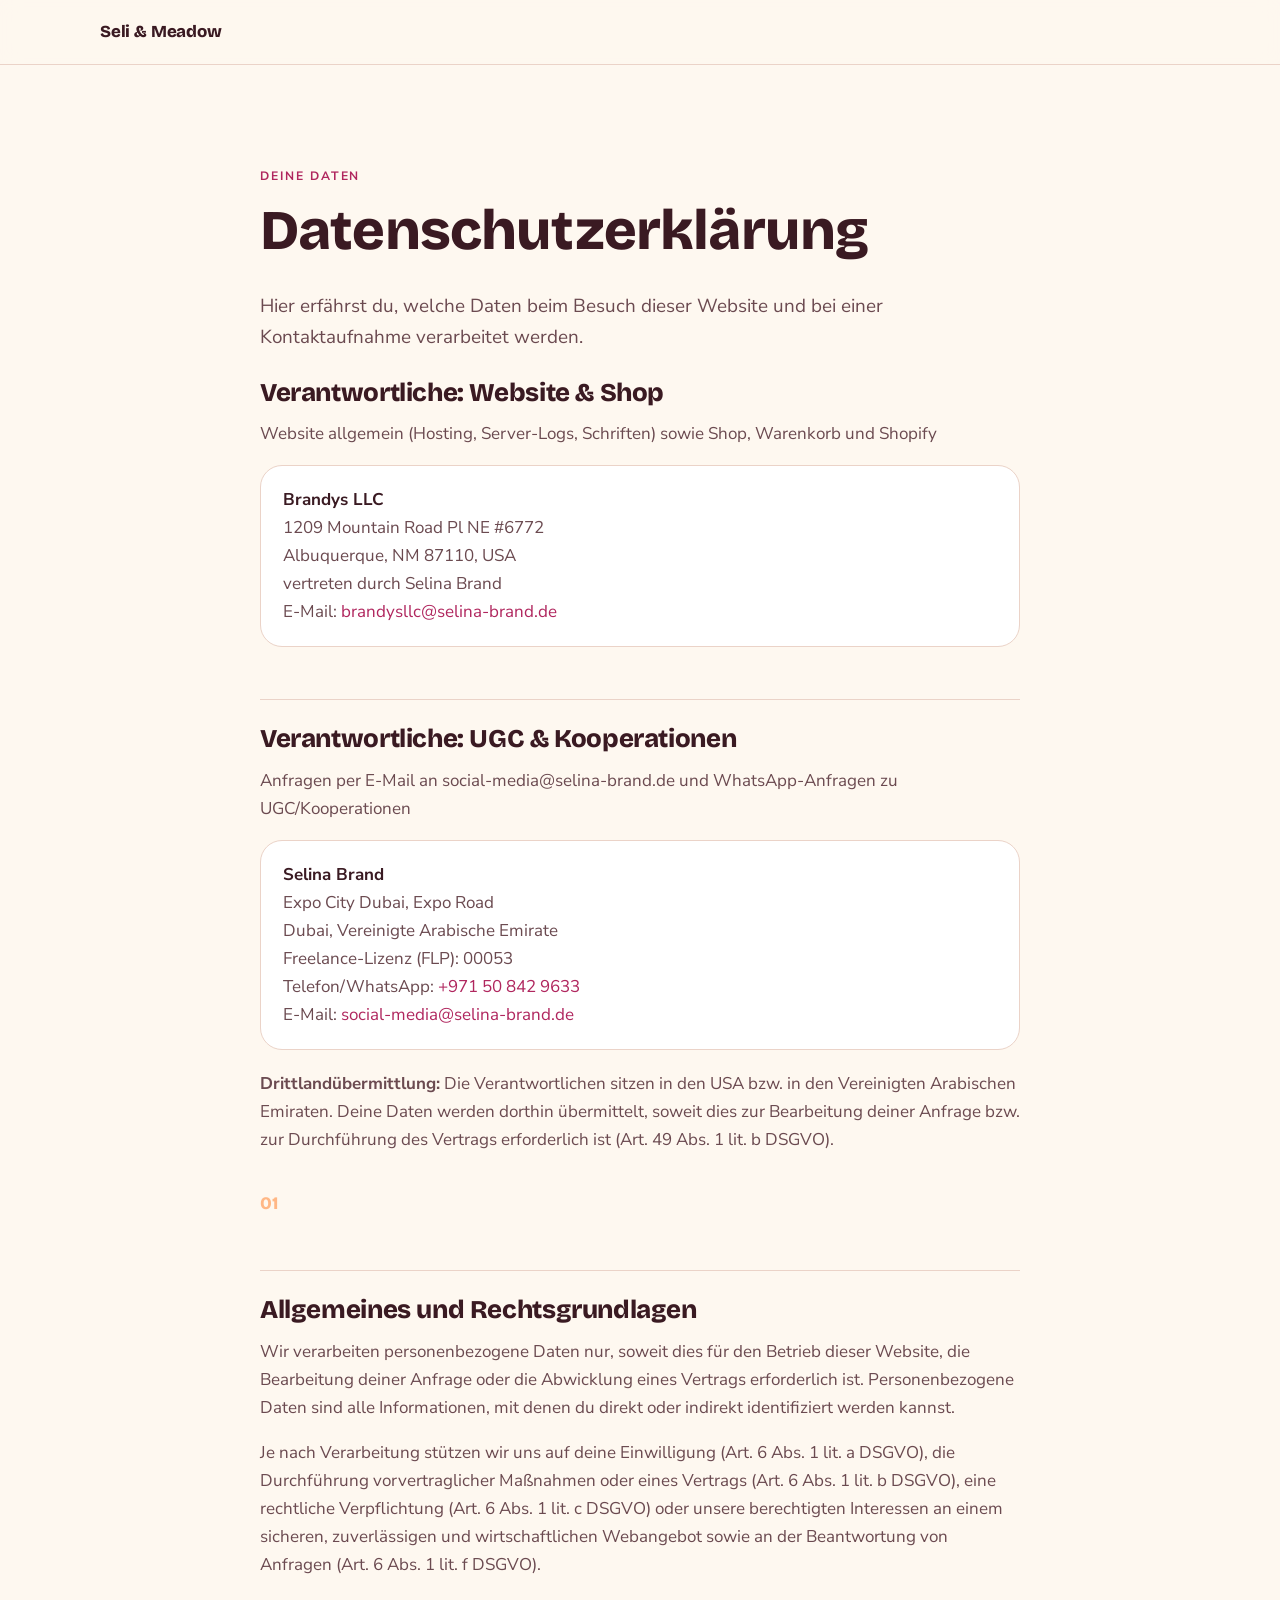
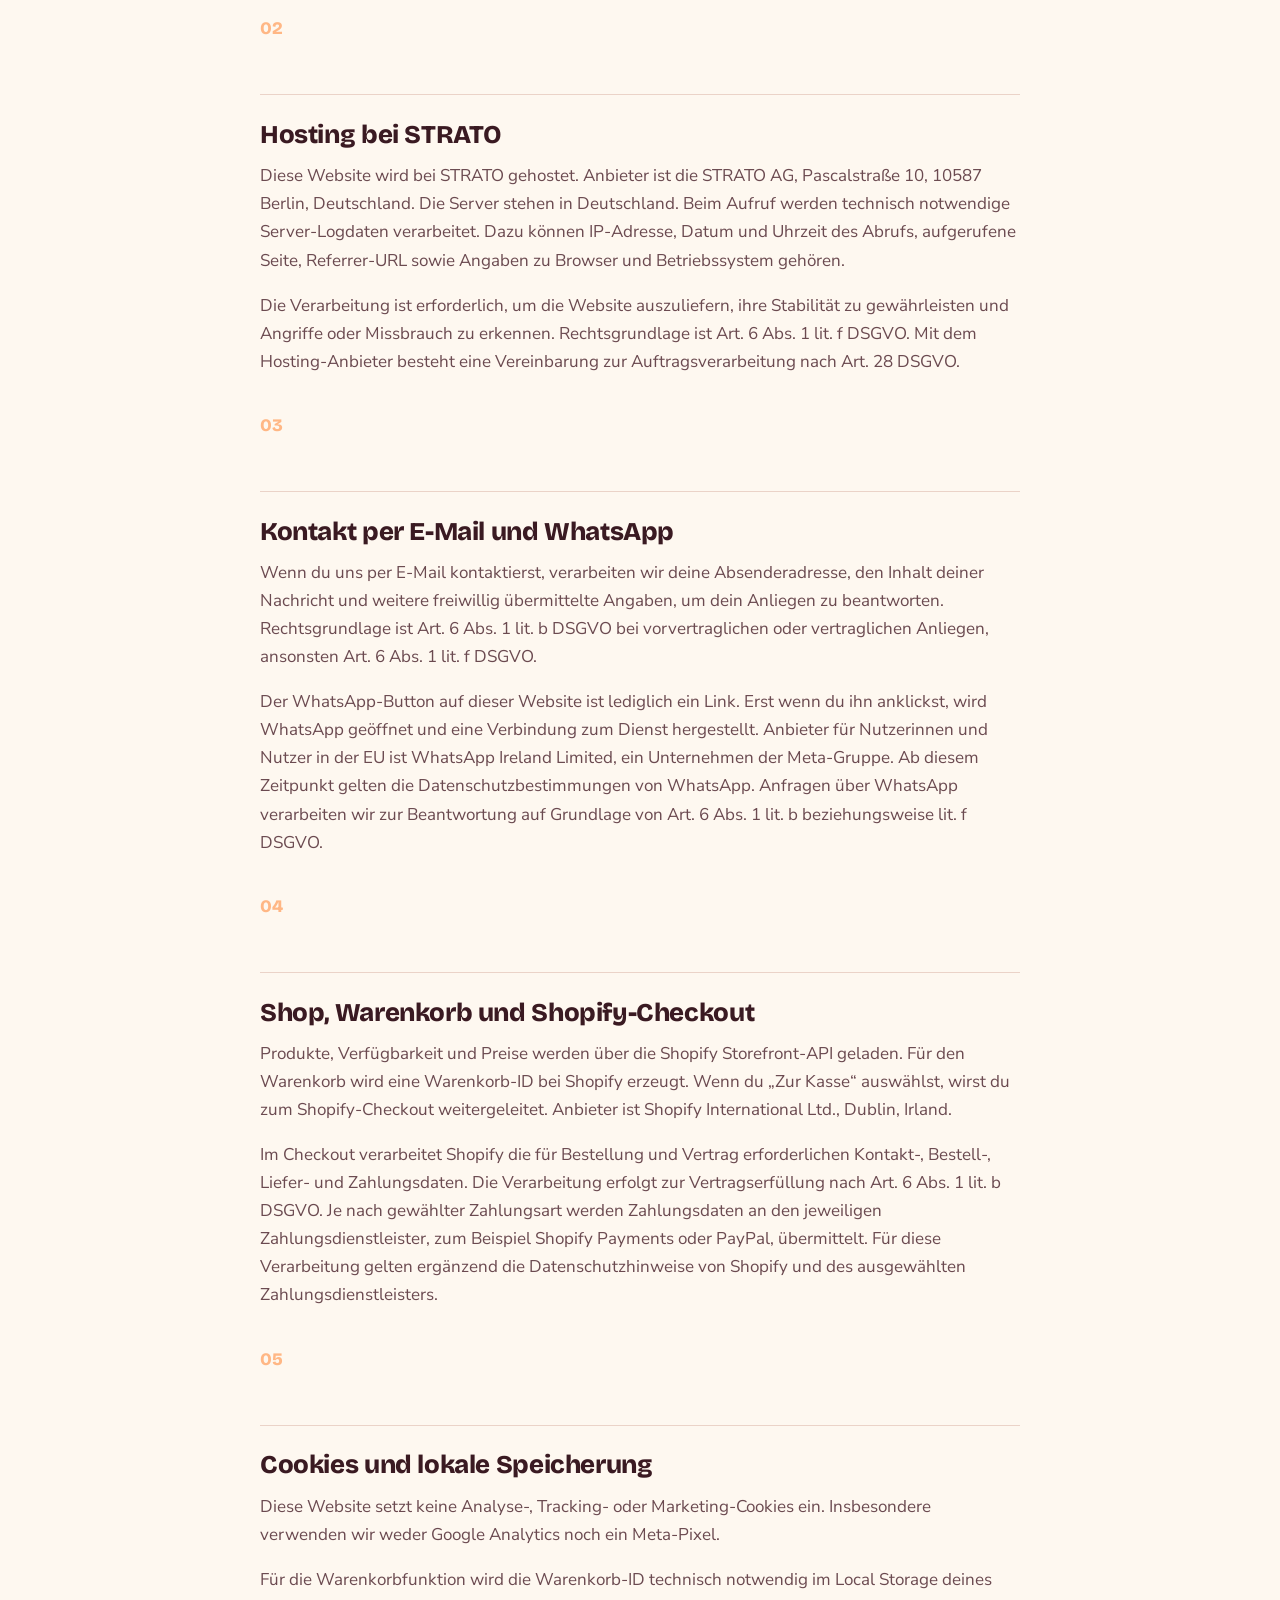
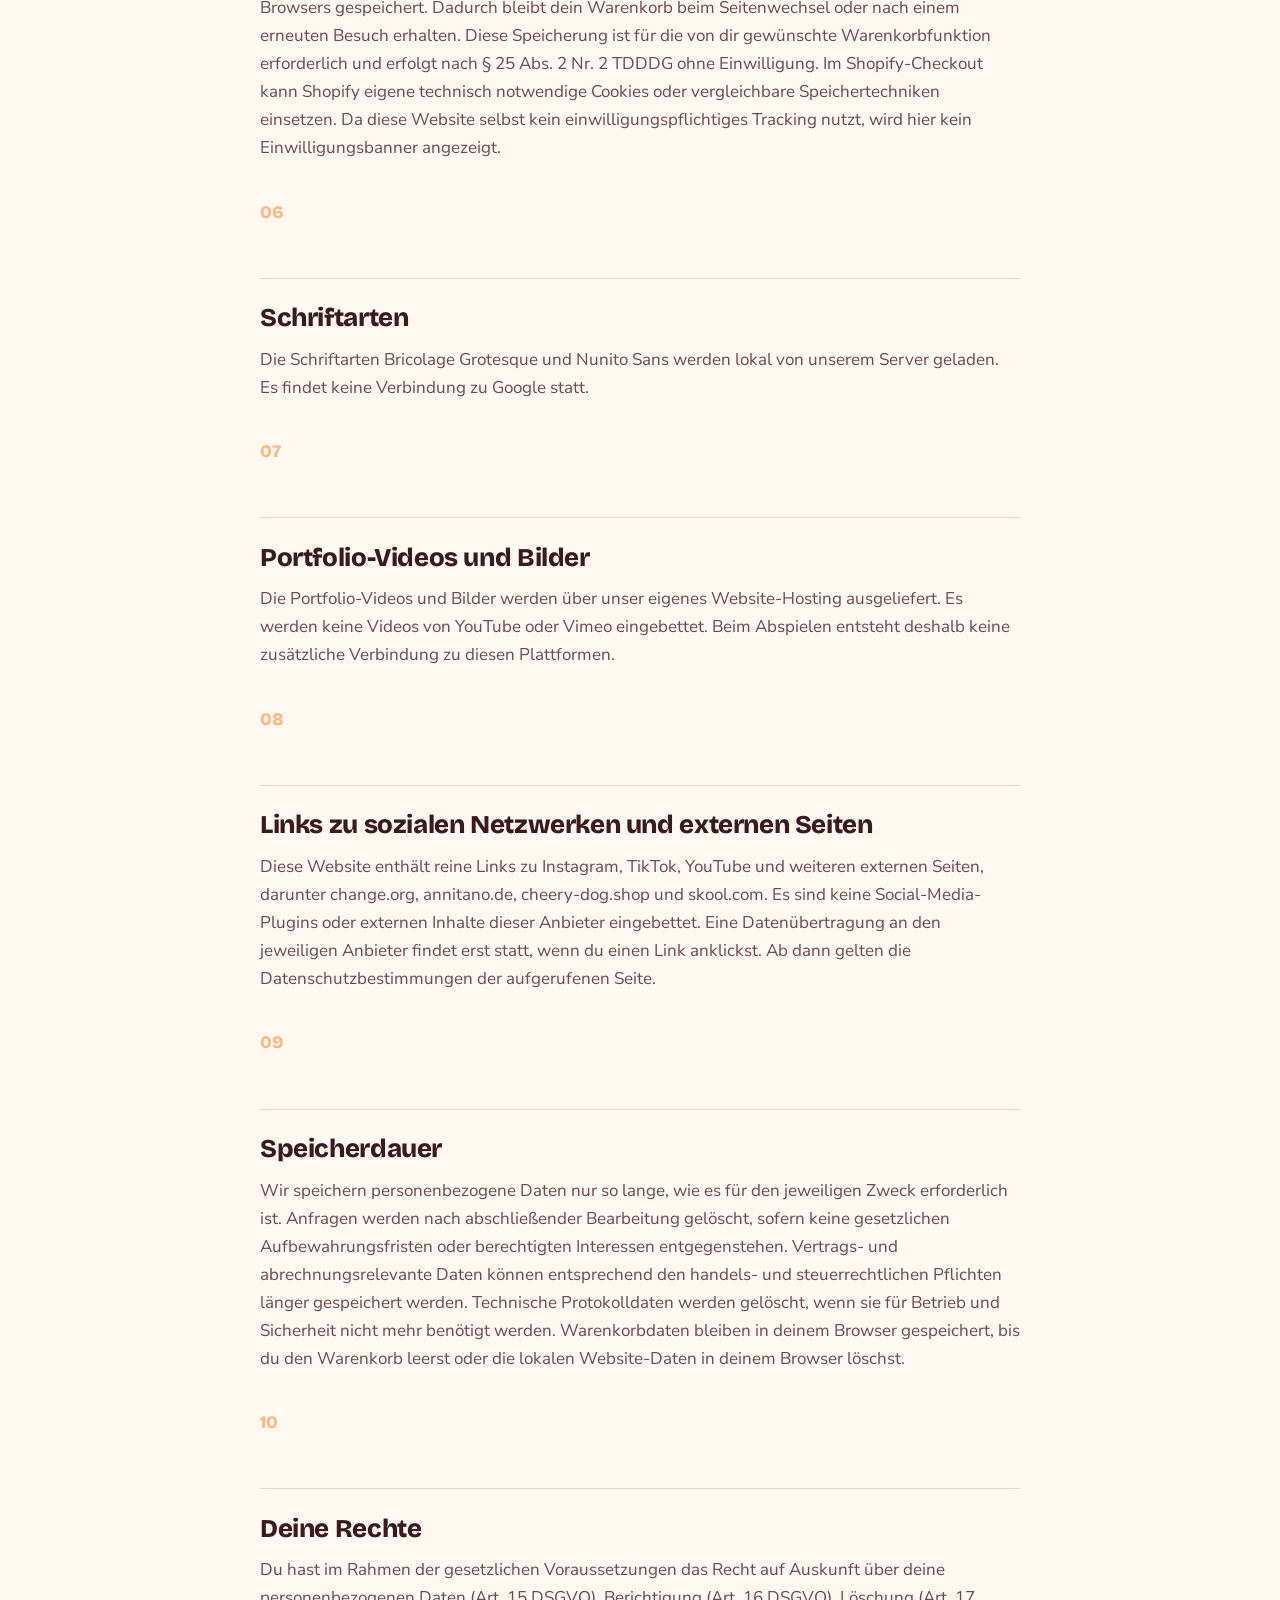
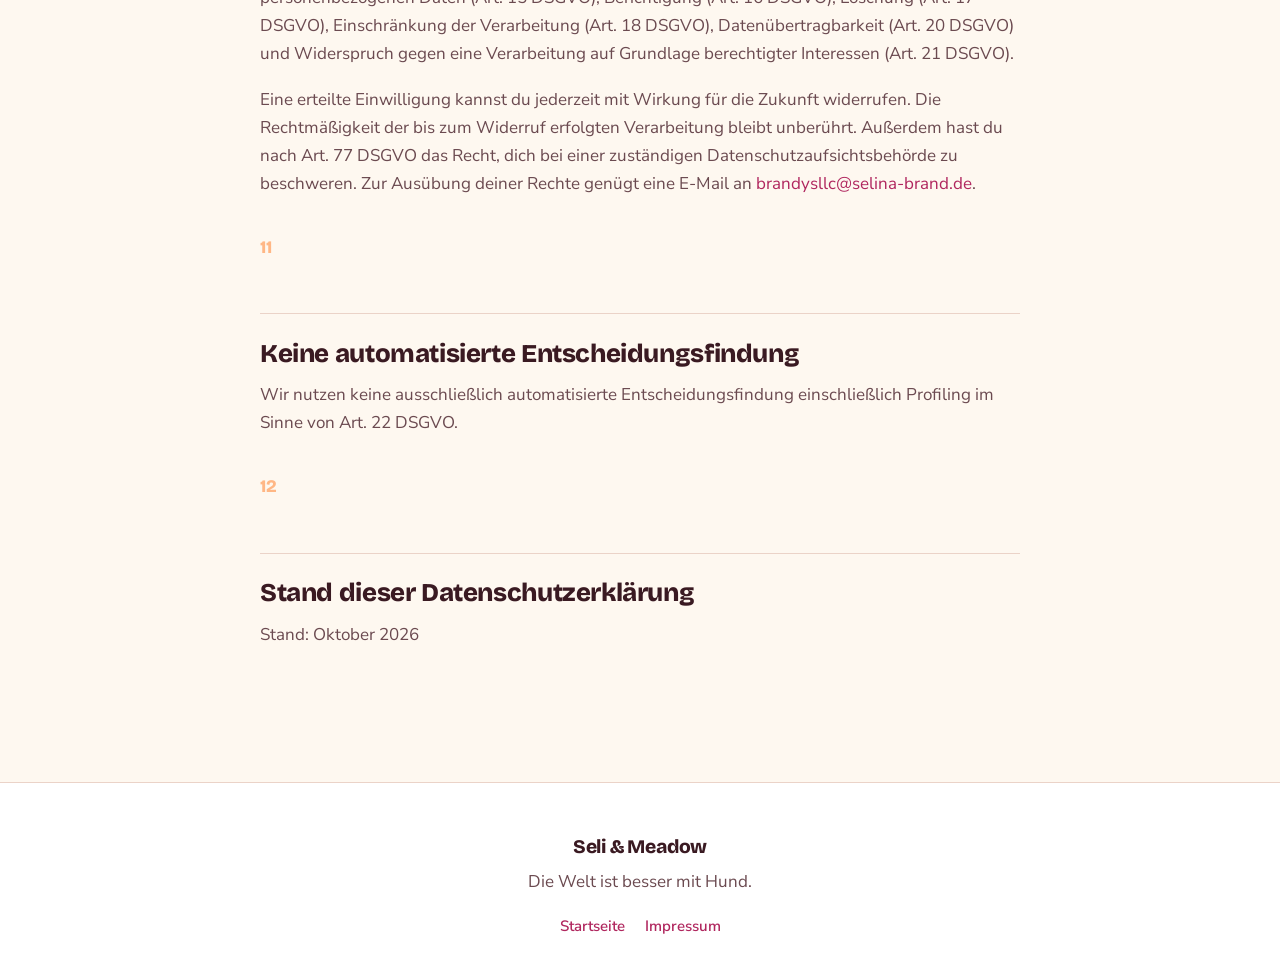
==== datenschutz/index.html @ 4bcb8158 "Website aktualisiert 09.11.2026 13:12" ====
<!doctype html>
<html lang="de">
<head>
<meta charset="utf-8">
<meta name="viewport" content="width=device-width, initial-scale=1">
<title>Datenschutzerklärung — Seli &amp; Meadow</title>
<meta name="description" content="Welche Daten beim Besuch von selina-brand.com und bei einer Kontaktaufnahme verarbeitet werden.">
<meta name="robots" content="noindex, follow">
<link rel="canonical" href="https://selina-brand.com/datenschutz/">
<meta name="theme-color" content="#FEF8F0">
<link rel="icon" href="/favicon.png" type="image/png">
<link rel="stylesheet" href="/assets/css/site.css">
</head>
<body>

<header class="kopf">
  <div class="huelle kopf-inhalt">
    <a class="marke" href="/">Seli &amp; Meadow</a>
    <div class="kopf-rechts"></div>
  </div>
</header>

<main>
  <section>
    <div class="huelle rechts">
      <span class="ueberschrift-klein">Deine Daten</span>
      <h1>Datenschutzerklärung</h1>
      <p class="lead">Hier erfährst du, welche Daten beim Besuch dieser Website und bei einer
        Kontaktaufnahme verarbeitet werden.</p>

      <h2>Verantwortliche: Website &amp; Shop</h2>
      <p>Website allgemein (Hosting, Server-Logs, Schriften) sowie Shop, Warenkorb und Shopify</p>
      <address>
        <strong>Brandys LLC</strong><br>
        1209 Mountain Road Pl NE #6772<br>
        Albuquerque, NM 87110, USA<br>
        vertreten durch Selina Brand<br>
        E-Mail: <a href="mailto:brandysllc@selina-brand.de">brandysllc@selina-brand.de</a>
      </address>

      <h2>Verantwortliche: UGC &amp; Kooperationen</h2>
      <p>Anfragen per E-Mail an social-media@selina-brand.de und WhatsApp-Anfragen zu
        UGC/Kooperationen</p>
      <address>
        <strong>Selina Brand</strong><br>
        Expo City Dubai, Expo Road<br>
        Dubai, Vereinigte Arabische Emirate<br>
        Freelance-Lizenz (FLP): 00053<br>
        Telefon/WhatsApp: <a href="tel:+971508429633">+971 50 842 9633</a><br>
        E-Mail: <a href="mailto:social-media@selina-brand.de">social-media@selina-brand.de</a>
      </address>

      <p><strong>Drittlandübermittlung:</strong> Die Verantwortlichen sitzen in den USA bzw. in den
        Vereinigten Arabischen Emiraten. Deine Daten werden dorthin übermittelt, soweit dies zur
        Bearbeitung deiner Anfrage bzw. zur Durchführung des Vertrags erforderlich ist
        (Art. 49 Abs. 1 lit. b DSGVO).</p>

      <span class="nr">01</span>
      <h2>Allgemeines und Rechtsgrundlagen</h2>
      <p>Wir verarbeiten personenbezogene Daten nur, soweit dies für den Betrieb dieser Website, die
        Bearbeitung deiner Anfrage oder die Abwicklung eines Vertrags erforderlich ist. Personenbezogene
        Daten sind alle Informationen, mit denen du direkt oder indirekt identifiziert werden kannst.</p>
      <p>Je nach Verarbeitung stützen wir uns auf deine Einwilligung (Art. 6 Abs. 1 lit. a DSGVO), die
        Durchführung vorvertraglicher Maßnahmen oder eines Vertrags (Art. 6 Abs. 1 lit. b DSGVO), eine
        rechtliche Verpflichtung (Art. 6 Abs. 1 lit. c DSGVO) oder unsere berechtigten Interessen an
        einem sicheren, zuverlässigen und wirtschaftlichen Webangebot sowie an der Beantwortung von
        Anfragen (Art. 6 Abs. 1 lit. f DSGVO).</p>

      <span class="nr">02</span>
      <h2>Hosting bei STRATO</h2>
      <p>Diese Website wird bei STRATO gehostet. Anbieter ist die STRATO AG, Pascalstraße 10,
        10587 Berlin, Deutschland. Die Server stehen in Deutschland. Beim Aufruf werden technisch
        notwendige Server-Logdaten verarbeitet. Dazu können IP-Adresse, Datum und Uhrzeit des Abrufs,
        aufgerufene Seite, Referrer-URL sowie Angaben zu Browser und Betriebssystem gehören.</p>
      <p>Die Verarbeitung ist erforderlich, um die Website auszuliefern, ihre Stabilität zu gewährleisten
        und Angriffe oder Missbrauch zu erkennen. Rechtsgrundlage ist Art. 6 Abs. 1 lit. f DSGVO. Mit
        dem Hosting-Anbieter besteht eine Vereinbarung zur Auftragsverarbeitung nach Art. 28 DSGVO.</p>

      <span class="nr">03</span>
      <h2>Kontakt per E-Mail und WhatsApp</h2>
      <p>Wenn du uns per E-Mail kontaktierst, verarbeiten wir deine Absenderadresse, den Inhalt deiner
        Nachricht und weitere freiwillig übermittelte Angaben, um dein Anliegen zu beantworten.
        Rechtsgrundlage ist Art. 6 Abs. 1 lit. b DSGVO bei vorvertraglichen oder vertraglichen
        Anliegen, ansonsten Art. 6 Abs. 1 lit. f DSGVO.</p>
      <p>Der WhatsApp-Button auf dieser Website ist lediglich ein Link. Erst wenn du ihn anklickst, wird
        WhatsApp geöffnet und eine Verbindung zum Dienst hergestellt. Anbieter für Nutzerinnen und
        Nutzer in der EU ist WhatsApp Ireland Limited, ein Unternehmen der Meta-Gruppe. Ab diesem
        Zeitpunkt gelten die Datenschutzbestimmungen von WhatsApp. Anfragen über WhatsApp verarbeiten
        wir zur Beantwortung auf Grundlage von Art. 6 Abs. 1 lit. b beziehungsweise lit. f DSGVO.</p>

      <span class="nr">04</span>
      <h2>Shop, Warenkorb und Shopify-Checkout</h2>
      <p>Produkte, Verfügbarkeit und Preise werden über die Shopify Storefront-API geladen. Für den
        Warenkorb wird eine Warenkorb-ID bei Shopify erzeugt. Wenn du „Zur Kasse“ auswählst, wirst du
        zum Shopify-Checkout weitergeleitet. Anbieter ist Shopify International Ltd., Dublin, Irland.</p>
      <p>Im Checkout verarbeitet Shopify die für Bestellung und Vertrag erforderlichen Kontakt-, Bestell-,
        Liefer- und Zahlungsdaten. Die Verarbeitung erfolgt zur Vertragserfüllung nach
        Art. 6 Abs. 1 lit. b DSGVO. Je nach gewählter Zahlungsart werden Zahlungsdaten an den jeweiligen
        Zahlungsdienstleister, zum Beispiel Shopify Payments oder PayPal, übermittelt. Für diese
        Verarbeitung gelten ergänzend die Datenschutzhinweise von Shopify und des ausgewählten
        Zahlungsdienstleisters.</p>

      <span class="nr">05</span>
      <h2>Cookies und lokale Speicherung</h2>
      <p>Diese Website setzt keine Analyse-, Tracking- oder Marketing-Cookies ein. Insbesondere
        verwenden wir weder Google Analytics noch ein Meta-Pixel.</p>
      <p>Für die Warenkorbfunktion wird die Warenkorb-ID technisch notwendig im Local Storage deines
        Browsers gespeichert. Dadurch bleibt dein Warenkorb beim Seitenwechsel oder nach einem erneuten
        Besuch erhalten. Diese Speicherung ist für die von dir gewünschte Warenkorbfunktion erforderlich
        und erfolgt nach § 25 Abs. 2 Nr. 2 TDDDG ohne Einwilligung. Im Shopify-Checkout kann Shopify
        eigene technisch notwendige Cookies oder vergleichbare Speichertechniken einsetzen. Da diese
        Website selbst kein einwilligungspflichtiges Tracking nutzt, wird hier kein Einwilligungsbanner
        angezeigt.</p>

      <span class="nr">06</span>
      <h2>Schriftarten</h2>
      <p>Die Schriftarten Bricolage Grotesque und Nunito Sans werden lokal von unserem Server geladen.
        Es findet keine Verbindung zu Google statt.</p>

      <span class="nr">07</span>
      <h2>Portfolio-Videos und Bilder</h2>
      <p>Die Portfolio-Videos und Bilder werden über unser eigenes Website-Hosting ausgeliefert. Es
        werden keine Videos von YouTube oder Vimeo eingebettet. Beim Abspielen entsteht deshalb keine
        zusätzliche Verbindung zu diesen Plattformen.</p>

      <span class="nr">08</span>
      <h2>Links zu sozialen Netzwerken und externen Seiten</h2>
      <p>Diese Website enthält reine Links zu Instagram, TikTok, YouTube und weiteren externen Seiten,
        darunter change.org, annitano.de, cheery-dog.shop und skool.com. Es sind keine
        Social-Media-Plugins oder externen Inhalte dieser Anbieter eingebettet. Eine Datenübertragung an
        den jeweiligen Anbieter findet erst statt, wenn du einen Link anklickst. Ab dann gelten die
        Datenschutzbestimmungen der aufgerufenen Seite.</p>

      <span class="nr">09</span>
      <h2>Speicherdauer</h2>
      <p>Wir speichern personenbezogene Daten nur so lange, wie es für den jeweiligen Zweck erforderlich
        ist. Anfragen werden nach abschließender Bearbeitung gelöscht, sofern keine gesetzlichen
        Aufbewahrungsfristen oder berechtigten Interessen entgegenstehen. Vertrags- und
        abrechnungsrelevante Daten können entsprechend den handels- und steuerrechtlichen Pflichten
        länger gespeichert werden. Technische Protokolldaten werden gelöscht, wenn sie für Betrieb und
        Sicherheit nicht mehr benötigt werden. Warenkorbdaten bleiben in deinem Browser gespeichert, bis
        du den Warenkorb leerst oder die lokalen Website-Daten in deinem Browser löschst.</p>

      <span class="nr">10</span>
      <h2>Deine Rechte</h2>
      <p>Du hast im Rahmen der gesetzlichen Voraussetzungen das Recht auf Auskunft über deine
        personenbezogenen Daten (Art. 15 DSGVO), Berichtigung (Art. 16 DSGVO), Löschung
        (Art. 17 DSGVO), Einschränkung der Verarbeitung (Art. 18 DSGVO), Datenübertragbarkeit
        (Art. 20 DSGVO) und Widerspruch gegen eine Verarbeitung auf Grundlage berechtigter Interessen
        (Art. 21 DSGVO).</p>
      <p>Eine erteilte Einwilligung kannst du jederzeit mit Wirkung für die Zukunft widerrufen. Die
        Rechtmäßigkeit der bis zum Widerruf erfolgten Verarbeitung bleibt unberührt. Außerdem hast du
        nach Art. 77 DSGVO das Recht, dich bei einer zuständigen Datenschutzaufsichtsbehörde zu
        beschweren. Zur Ausübung deiner Rechte genügt eine E-Mail an
        <a href="mailto:brandysllc@selina-brand.de">brandysllc@selina-brand.de</a>.</p>

      <span class="nr">11</span>
      <h2>Keine automatisierte Entscheidungsfindung</h2>
      <p>Wir nutzen keine ausschließlich automatisierte Entscheidungsfindung einschließlich Profiling im
        Sinne von Art. 22 DSGVO.</p>

      <span class="nr">12</span>
      <h2>Stand dieser Datenschutzerklärung</h2>
      <p>Stand: Oktober 2026</p>
    </div>
  </section>
</main>

<footer class="fuss mitte">
  <div class="huelle">
    <span class="marke">Seli &amp; Meadow</span>
    <p class="spruch">Die Welt ist besser mit Hund.</p>
    <nav aria-label="Rechtliches">
      <a href="/">Startseite</a>
      <a href="/impressum/">Impressum</a>
    </nav>
  </div>
</footer>

<script src="/assets/js/site.js" defer></script>
</body>
</html>
---- assets/css/site.css ----
/* Seli & Meadow – selina-brand.com
   Handgeschriebenes CSS. Farben und Schriften wie in der Design-Vorgabe. */

/* ---------- Schriften (lokal, keine Verbindung zu Google) ---------- */
@font-face{font-family:"Bricolage Grotesque";src:url("../fonts/bricolage-grotesque-700.ttf") format("truetype");font-weight:700;font-style:normal;font-display:swap}
@font-face{font-family:"Bricolage Grotesque";src:url("../fonts/bricolage-grotesque-800.ttf") format("truetype");font-weight:800;font-style:normal;font-display:swap}
@font-face{font-family:"Nunito Sans";src:url("../fonts/nunito-sans-400.ttf") format("truetype");font-weight:400;font-style:normal;font-display:swap}
@font-face{font-family:"Nunito Sans";src:url("../fonts/nunito-sans-600.ttf") format("truetype");font-weight:600;font-style:normal;font-display:swap}
@font-face{font-family:"Nunito Sans";src:url("../fonts/nunito-sans-700.ttf") format("truetype");font-weight:700;font-style:normal;font-display:swap}

/* ---------- Farben und Maße ---------- */
:root{
  --creme:#FEF8F0;
  --peach-hell:#FFE2C5;
  --peach:#FFB785;
  --rose:#F9D5DE;
  --himbeere:#B0265E;
  --himbeere-dunkel:#8A1C46;
  --text:#3A1A22;
  --text-weich:#6B4A50;
  --linie:#EBD3C8;
  --weiss:#FFFFFF;

  --rund-s:14px;
  --rund-m:22px;
  --rund-l:32px;
  --rund-xl:44px;

  --schatten-s:0 2px 10px rgba(58,26,34,.06);
  --schatten-m:0 10px 30px rgba(58,26,34,.08);
  --schatten-l:0 20px 50px rgba(58,26,34,.12);

  --breite:1120px;
  --rand:20px;
  --kopf:64px;

  --titel:"Bricolage Grotesque","Trebuchet MS",system-ui,sans-serif;
  --text-schrift:"Nunito Sans","Helvetica Neue",Arial,sans-serif;
}

/* ---------- Grundlagen ---------- */
*,*::before,*::after{box-sizing:border-box}
html{-webkit-text-size-adjust:100%;scroll-behavior:smooth}
body{
  margin:0;background:var(--creme);color:var(--text);
  font-family:var(--text-schrift);font-size:17px;line-height:1.65;
  -webkit-font-smoothing:antialiased;overflow-x:hidden;
}
img,video{max-width:100%;display:block}
a{color:var(--himbeere);text-decoration:none}
a:hover{color:var(--himbeere-dunkel)}
h1,h2,h3,h4{font-family:var(--titel);font-weight:800;line-height:1.12;margin:0 0 .5em;letter-spacing:-.015em;overflow-wrap:break-word}
h1{font-size:clamp(2rem,6vw,3.5rem)}
h2{font-size:clamp(1.6rem,4.4vw,2.6rem)}
h3{font-size:clamp(1.15rem,2.6vw,1.5rem);font-weight:700}
p{margin:0 0 1em}
ul{margin:0;padding:0;list-style:none}
:focus-visible{outline:3px solid var(--himbeere);outline-offset:3px;border-radius:6px}

.huelle{width:100%;max-width:var(--breite);margin:0 auto;padding:0 var(--rand)}
.eng{max-width:760px;margin-left:auto;margin-right:auto}
.mitte{text-align:center}
.nur-screenreader{position:absolute;width:1px;height:1px;padding:0;margin:-1px;overflow:hidden;clip:rect(0 0 0 0);white-space:nowrap;border:0}

section{padding:clamp(48px,8vw,96px) 0}
section.schmal{padding:clamp(32px,5vw,56px) 0}

/* ---------- Kopfzeile ---------- */
.kopf{
  position:sticky;top:0;z-index:60;background:rgba(254,248,240,.88);
  backdrop-filter:saturate(140%) blur(10px);border-bottom:1px solid var(--linie);
}
.kopf-inhalt{height:var(--kopf);display:flex;align-items:center;justify-content:space-between;gap:16px}
.marke{font-family:var(--titel);font-weight:800;font-size:1.05rem;color:var(--text);letter-spacing:-.01em}
.marke:hover{color:var(--himbeere)}
.zurueck{font-weight:600;font-size:.95rem;color:var(--text-weich)}
.zurueck:hover{color:var(--himbeere)}
.kopf-rechts{display:flex;align-items:center;gap:10px}

/* Sprachschalter */
.sprache{display:inline-flex;background:var(--weiss);border:1px solid var(--linie);border-radius:999px;padding:3px;box-shadow:var(--schatten-s)}
.sprache a{
  display:block;padding:3px 12px;border-radius:999px;font-size:.82rem;font-weight:700;
  color:var(--text-weich);letter-spacing:.04em;
}
.sprache a[aria-current="true"]{background:var(--himbeere);color:var(--weiss)}

/* ---------- Knöpfe ---------- */
.knopf{
  display:inline-flex;align-items:center;justify-content:center;gap:9px;
  padding:14px 26px;border-radius:999px;border:0;cursor:pointer;
  font-family:var(--text-schrift);font-weight:700;font-size:1rem;line-height:1.2;
  text-align:center;transition:transform .16s ease,background .16s ease,box-shadow .16s ease;
}
.knopf:hover{transform:translateY(-2px)}
.knopf:active{transform:translateY(0)}
.knopf--voll{background:var(--himbeere);color:var(--weiss);box-shadow:var(--schatten-m)}
.knopf--voll:hover{background:var(--himbeere-dunkel);color:var(--weiss)}
.knopf--rand{background:var(--weiss);color:var(--himbeere);box-shadow:inset 0 0 0 2px var(--himbeere)}
.knopf--rand:hover{background:var(--himbeere);color:var(--weiss)}
.knopf--weich{background:var(--peach-hell);color:var(--text);box-shadow:var(--schatten-s)}
.knopf--weich:hover{background:var(--peach);color:var(--text)}
.knopf--klein{padding:9px 18px;font-size:.9rem}
.knopf--breit{width:100%}
.knopf[disabled]{opacity:.55;cursor:not-allowed;transform:none}
.knopf-reihe{display:flex;flex-wrap:wrap;gap:12px}
.knopf-reihe.mitte{justify-content:center}

/* ---------- Kleinteile ---------- */
.ueberschrift-klein{
  display:inline-block;font-size:.76rem;font-weight:700;letter-spacing:.16em;text-transform:uppercase;
  color:var(--himbeere);margin-bottom:14px;
}
.lead{font-size:clamp(1.02rem,2.2vw,1.18rem);color:var(--text-weich);max-width:62ch}
.mitte .lead{margin-left:auto;margin-right:auto}
.marke-zeile{font-family:var(--titel);font-weight:800;letter-spacing:.14em;font-size:.8rem;color:var(--himbeere);text-transform:uppercase}

.pille{
  display:inline-flex;align-items:center;gap:8px;background:var(--weiss);border:1px solid var(--linie);
  border-radius:999px;padding:8px 16px;font-size:.9rem;font-weight:600;color:var(--text-weich);
}
.pillen{display:flex;flex-wrap:wrap;gap:10px}
.pillen.mitte{justify-content:center}

/* Zahlenleiste */
.zahlen{
  display:grid;gap:1px;background:var(--linie);border:1px solid var(--linie);
  border-radius:var(--rund-l);overflow:hidden;box-shadow:var(--schatten-s);
  grid-template-columns:1fr;
}
.zahlen li{background:var(--weiss);padding:20px 18px;text-align:center;font-weight:600;color:var(--text-weich);font-size:.96rem}
.zahlen b{display:block;font-family:var(--titel);font-weight:800;font-size:1.5rem;color:var(--text);margin-bottom:2px}
@media(min-width:620px){.zahlen{grid-template-columns:1fr 1fr}}
@media(min-width:900px){.zahlen{grid-template-columns:repeat(4,1fr)}}

/* ---------- Karten ---------- */
.karte{
  background:var(--weiss);border:1px solid var(--linie);border-radius:var(--rund-l);
  padding:26px;box-shadow:var(--schatten-s);transition:transform .18s ease,box-shadow .18s ease;
}
.karte--link:hover{transform:translateY(-3px);box-shadow:var(--schatten-m)}
.karte h3{margin-bottom:.25em}
.karte p:last-child{margin-bottom:0}
.gitter{display:grid;gap:18px}
@media(min-width:720px){.gitter--2{grid-template-columns:1fr 1fr}}
@media(min-width:720px){.gitter--3{grid-template-columns:1fr 1fr}}
@media(min-width:1000px){.gitter--3{grid-template-columns:repeat(3,1fr)}}
@media(min-width:620px){.gitter--4{grid-template-columns:1fr 1fr}}
@media(min-width:1000px){.gitter--4{grid-template-columns:repeat(4,1fr)}}

/* Link-Karten der Startseite */
.link-karte{
  display:flex;align-items:center;gap:16px;background:var(--weiss);border:1px solid var(--linie);
  border-radius:var(--rund-l);padding:20px 22px;box-shadow:var(--schatten-s);color:var(--text);
  transition:transform .18s ease,box-shadow .18s ease,border-color .18s ease;
}
.link-karte:hover{transform:translateY(-3px);box-shadow:var(--schatten-m);border-color:var(--peach);color:var(--text)}
.link-karte .zeichen{font-size:1.6rem;line-height:1;flex:0 0 auto}
.link-karte .titel{font-family:var(--titel);font-weight:700;font-size:1.1rem;display:block}
.link-karte .unter{font-size:.92rem;color:var(--text-weich);display:block;margin-top:2px}
.link-karte .pfeil{margin-left:auto;color:var(--himbeere);font-size:1.3rem;flex:0 0 auto}
.link-karte--himbeere{background:var(--himbeere);border-color:var(--himbeere);color:var(--weiss)}
.link-karte--himbeere:hover{background:var(--himbeere-dunkel);border-color:var(--himbeere-dunkel);color:var(--weiss)}
.link-karte--himbeere .unter{color:rgba(255,255,255,.85)}
.link-karte--himbeere .pfeil{color:var(--weiss)}

/* ---------- Startseite ---------- */
.profil{
  width:clamp(130px,34vw,168px);height:clamp(130px,34vw,168px);border-radius:50%;object-fit:cover;
  border:5px solid var(--weiss);box-shadow:var(--schatten-l);margin:0 auto 20px;
}
.sozial{display:flex;justify-content:center;gap:12px;margin-top:4px}
.sozial a{
  width:46px;height:46px;border-radius:50%;background:var(--weiss);border:1px solid var(--linie);
  display:grid;place-items:center;box-shadow:var(--schatten-s);color:var(--text);
  transition:transform .16s ease,background .16s ease,color .16s ease;
}
.sozial a:hover{transform:translateY(-3px);background:var(--himbeere);color:var(--weiss)}
.sozial svg{width:21px;height:21px;fill:currentColor}
.gruppe-titel{
  font-family:var(--titel);font-weight:800;font-size:.84rem;letter-spacing:.16em;text-transform:uppercase;
  color:var(--text-weich);margin:0 0 14px;display:flex;align-items:center;gap:12px;
}
.gruppe-titel::after{content:"";flex:1;height:1px;background:var(--linie)}

/* Rabattcode */
.code-zeile{display:flex;align-items:center;gap:8px;flex-wrap:wrap;margin-top:8px}
.code{
  font-family:var(--titel);font-weight:700;background:var(--peach-hell);border:1px dashed var(--peach);
  border-radius:10px;padding:3px 10px;font-size:.95rem;letter-spacing:.02em;
}
.kopieren{
  background:none;border:0;padding:4px 6px;cursor:pointer;font-family:var(--text-schrift);
  font-size:.84rem;font-weight:700;color:var(--himbeere);text-decoration:underline;
}
.kopieren:hover{color:var(--himbeere-dunkel)}

/* ---------- Hero ---------- */
.hero{padding-top:clamp(36px,6vw,64px);position:relative}
.hero--bild{display:grid;gap:28px;align-items:center}
@media(min-width:900px){.hero--bild{grid-template-columns:1.05fr .95fr;gap:44px}}
.hero-bild{border-radius:var(--rund-xl);object-fit:cover;width:100%;aspect-ratio:4/3;box-shadow:var(--schatten-l)}
.hero-video{
  position:relative;border-radius:var(--rund-xl);overflow:hidden;box-shadow:var(--schatten-l);
  background:var(--peach-hell);
}
.hero-video video{width:100%;height:clamp(280px,52vh,520px);object-fit:cover}
.hero-video .ueber{
  position:absolute;inset:0;display:flex;flex-direction:column;justify-content:flex-end;
  padding:clamp(22px,4vw,40px);background:linear-gradient(to top,rgba(58,26,34,.62),rgba(58,26,34,.15) 55%,transparent);
}
.hero-video .ueber h1,.hero-video .ueber p{color:var(--weiss)}
.hero-video .ueber h1{margin-bottom:.3em;text-shadow:0 2px 16px rgba(58,26,34,.4)}
.hero-video .ueber p{margin:0;max-width:52ch;color:rgba(255,255,255,.93)}

/* Handy-Rahmen */
.handy{
  width:min(300px,78vw);margin:0 auto;background:var(--text);border-radius:40px;padding:10px;
  box-shadow:var(--schatten-l);position:relative;
}
.handy::before{
  content:"";position:absolute;top:18px;left:50%;transform:translateX(-50%);
  width:72px;height:5px;border-radius:999px;background:rgba(255,255,255,.35);z-index:2;
}
.handy video{width:100%;aspect-ratio:9/16;object-fit:cover;border-radius:32px;background:#000}

/* ---------- Abschnitt-Hintergründe ---------- */
.flaeche-peach{background:var(--peach-hell)}
.flaeche-rose{background:var(--rose)}
.flaeche-weiss{background:var(--weiss)}
.flaeche-himbeere{background:var(--himbeere);color:var(--weiss)}
.flaeche-himbeere h2,.flaeche-himbeere h3{color:var(--weiss)}
.flaeche-himbeere .lead,.flaeche-himbeere p{color:rgba(255,255,255,.9)}
.flaeche-himbeere .ueberschrift-klein{color:var(--peach)}

/* ---------- Portfolio ---------- */
.filter{display:flex;flex-wrap:wrap;gap:10px;justify-content:center;margin-bottom:26px}
.filter button{
  padding:9px 18px;border-radius:999px;border:1px solid var(--linie);background:var(--weiss);
  font-family:var(--text-schrift);font-weight:700;font-size:.92rem;color:var(--text-weich);cursor:pointer;
  transition:background .16s ease,color .16s ease,border-color .16s ease;
}
.filter button:hover{border-color:var(--peach)}
.filter button[aria-pressed="true"]{background:var(--himbeere);border-color:var(--himbeere);color:var(--weiss)}
.videos{display:grid;gap:14px;grid-template-columns:repeat(2,1fr)}
@media(min-width:720px){.videos{grid-template-columns:repeat(3,1fr);gap:18px}}
.video-kachel{
  position:relative;border:0;padding:0;margin:0;background:var(--text);cursor:pointer;
  border-radius:var(--rund-m);overflow:hidden;box-shadow:var(--schatten-s);
  transition:transform .18s ease,box-shadow .18s ease;
}
.video-kachel:hover{transform:translateY(-3px);box-shadow:var(--schatten-m)}
.video-kachel video{width:100%;aspect-ratio:9/16;object-fit:cover}
.video-kachel.versteckt{display:none}
.video-kachel .ton{
  position:absolute;right:10px;bottom:10px;width:34px;height:34px;border-radius:50%;
  background:rgba(58,26,34,.6);color:#fff;display:grid;place-items:center;font-size:.9rem;
}

/* ---------- Schritte ---------- */
.schritte{counter-reset:schritt;display:grid;gap:16px}
@media(min-width:900px){.schritte{grid-template-columns:repeat(5,1fr)}}
.schritt{background:var(--weiss);border:1px solid var(--linie);border-radius:var(--rund-l);padding:22px}
.schritt .nr{
  width:38px;height:38px;border-radius:50%;background:var(--peach-hell);color:var(--himbeere);
  font-family:var(--titel);font-weight:800;display:grid;place-items:center;margin-bottom:12px;
}
.schritt h3{font-size:1.05rem;margin-bottom:.35em}
.schritt p{font-size:.94rem;color:var(--text-weich);margin:0}

/* ---------- Bordkarten (Pakete) ---------- */
.bordkarten{display:grid;gap:18px}
@media(min-width:760px){.bordkarten{grid-template-columns:repeat(3,1fr)}}
.bordkarte{
  position:relative;background:var(--weiss);border:1px solid var(--linie);border-radius:var(--rund-l);
  padding:28px 24px;box-shadow:var(--schatten-s);display:flex;flex-direction:column;
}
.bordkarte::before{
  content:"";position:absolute;left:0;right:0;top:92px;border-top:2px dashed var(--linie);
}
.bordkarte--beliebt{border-color:var(--himbeere);box-shadow:var(--schatten-m)}
.bordkarte .marke-klebe{
  position:absolute;top:-13px;left:50%;transform:translateX(-50%);background:var(--himbeere);color:var(--weiss);
  font-size:.74rem;font-weight:700;letter-spacing:.12em;text-transform:uppercase;padding:5px 14px;border-radius:999px;
}
.bordkarte h3{font-size:1.2rem;margin-bottom:.15em}
.bordkarte .preis{font-family:var(--titel);font-weight:800;font-size:2.1rem;line-height:1.1;margin-bottom:28px}
.bordkarte .preis s{font-family:var(--text-schrift);font-size:.95rem;font-weight:600;color:var(--text-weich);margin-left:8px}
.bordkarte ul{display:grid;gap:9px;margin-bottom:22px}
.bordkarte li{display:flex;gap:9px;font-size:.95rem;color:var(--text-weich)}
.bordkarte li::before{content:"✓";color:var(--himbeere);font-weight:800;flex:0 0 auto}
.bordkarte .knopf{margin-top:auto}

/* ---------- Produktkarten mit Warenkorb ---------- */
.produkt{display:grid;gap:0;overflow:hidden;padding:0}
@media(min-width:800px){.produkt{grid-template-columns:.85fr 1.15fr}}
.produkt img{width:100%;height:100%;object-fit:contain;background:var(--peach-hell);padding:14px}
.produkt .inhalt{padding:28px}
.produkt .schritt-nr{
  font-size:.74rem;font-weight:700;letter-spacing:.16em;text-transform:uppercase;color:var(--himbeere);
  display:block;margin-bottom:10px;
}
.produkt .preis{font-family:var(--titel);font-weight:800;font-size:1.9rem;margin:0 0 4px}
.produkt .preis s{font-family:var(--text-schrift);font-size:.92rem;font-weight:600;color:var(--text-weich);margin-left:8px}
.produkt .haken{display:grid;gap:8px;margin:16px 0 22px}
.produkt .haken li{display:flex;gap:9px;font-size:.95rem;color:var(--text-weich)}
.produkt .haken li::before{content:"✓";color:var(--himbeere);font-weight:800}
.hinweis{font-size:.88rem;color:var(--text-weich);background:var(--creme);border-left:3px solid var(--peach);
  border-radius:0 12px 12px 0;padding:12px 16px;margin-top:16px}

/* ---------- Guide-Karten ---------- */
.guides{display:grid;gap:18px}
@media(min-width:720px){.guides{grid-template-columns:1fr 1fr}}
@media(min-width:1040px){.guides{grid-template-columns:repeat(3,1fr)}}
.guide{display:flex;flex-direction:column;padding:0;overflow:hidden}
.guide .bild{background:var(--peach-hell);padding:22px;display:grid;place-items:center}
.guide .bild img{max-height:220px;width:auto;filter:drop-shadow(0 12px 24px rgba(58,26,34,.18))}
.guide .inhalt{padding:22px;display:flex;flex-direction:column;flex:1}
.guide .nr{font-family:var(--titel);font-weight:800;color:var(--peach);font-size:1.1rem}
.guide .stufe{font-size:.72rem;font-weight:700;letter-spacing:.14em;text-transform:uppercase;color:var(--himbeere)}
.guide h3{margin:.3em 0 .4em;font-size:1.15rem}
.guide .punkte{display:flex;flex-wrap:wrap;gap:6px;margin:0 0 18px}
.guide .punkte li{font-size:.82rem;background:var(--creme);border:1px solid var(--linie);border-radius:999px;padding:4px 10px;color:var(--text-weich)}
.guide .fuss{margin-top:auto;display:flex;align-items:center;justify-content:space-between;gap:12px}
.guide .preis{font-family:var(--titel);font-weight:800;font-size:1.4rem}

/* ---------- Reiseroute ---------- */
.route{display:grid;gap:14px}
@media(min-width:680px){.route{grid-template-columns:repeat(5,1fr)}}
.stempel{
  text-align:center;padding:20px 12px;border:2px dashed var(--himbeere);border-radius:var(--rund-m);
  background:rgba(255,255,255,.55);transform:rotate(-1.2deg);
}
.stempel:nth-child(even){transform:rotate(1.4deg)}
.stempel b{display:block;font-family:var(--titel);font-weight:800;font-size:1.1rem;color:var(--himbeere)}
.stempel span{font-size:.86rem;color:var(--text-weich)}

/* ---------- Views-Galerie ---------- */
.views{display:grid;gap:14px;grid-template-columns:repeat(2,1fr)}
@media(min-width:900px){.views{grid-template-columns:repeat(5,1fr)}}
.views img{border-radius:var(--rund-m);box-shadow:var(--schatten-s);width:100%;aspect-ratio:9/16;object-fit:cover}
.views figure{margin:0}
.views figcaption{font-size:.84rem;color:var(--text-weich);text-align:center;margin-top:8px;font-weight:700}

/* ---------- FAQ ---------- */
.faq{display:grid;gap:12px;max-width:760px;margin:0 auto}
.faq details{background:var(--weiss);border:1px solid var(--linie);border-radius:var(--rund-m);padding:4px 20px}
.faq summary{
  cursor:pointer;list-style:none;padding:16px 0;font-family:var(--titel);font-weight:700;font-size:1.03rem;
  display:flex;align-items:center;justify-content:space-between;gap:14px;
}
.faq summary::-webkit-details-marker{display:none}
.faq summary::after{content:"+";color:var(--himbeere);font-size:1.4rem;font-weight:700;flex:0 0 auto}
.faq details[open] summary::after{content:"–"}
.faq details p{color:var(--text-weich);margin:0 0 16px;font-size:.98rem}

/* ---------- Petition ---------- */
.balken{background:var(--weiss);border:1px solid var(--linie);border-radius:999px;height:22px;overflow:hidden;box-shadow:var(--schatten-s)}
.balken i{display:block;height:100%;width:78%;background:linear-gradient(90deg,var(--peach),var(--himbeere));border-radius:999px}
.unterschriften{font-family:var(--titel);font-weight:800;font-size:clamp(1.1rem,3vw,1.5rem);margin-top:14px}

/* ---------- Rechtstexte ---------- */
.rechts{max-width:800px;margin:0 auto}
.rechts h2{font-size:clamp(1.25rem,3vw,1.6rem);margin-top:2em;padding-top:1em;border-top:1px solid var(--linie)}
.rechts h2:first-of-type{border-top:0;padding-top:0;margin-top:1em}
.rechts h3{font-size:1.08rem;margin-top:1.5em}
.rechts p,.rechts li{color:var(--text-weich)}
.rechts .nr{font-family:var(--titel);font-weight:800;color:var(--peach);font-size:1.1rem;display:block;margin-top:2em}
.rechts address{font-style:normal;background:var(--weiss);border:1px solid var(--linie);border-radius:var(--rund-m);
  padding:20px 22px;margin:0 0 20px;color:var(--text-weich)}
.rechts address strong{color:var(--text)}
.rechts ul.strich{display:grid;gap:8px;margin:0 0 1em}
.rechts ul.strich li{padding-left:18px;position:relative}
.rechts ul.strich li::before{content:"–";position:absolute;left:0;color:var(--peach)}

/* ---------- Fußzeile ---------- */
.fuss{background:var(--weiss);border-top:1px solid var(--linie);padding:48px 0 36px;margin-top:20px}
.fuss .marke{font-size:1.2rem;display:block;margin-bottom:6px}
.fuss .spruch{color:var(--text-weich);margin-bottom:18px}
.fuss nav{display:flex;flex-wrap:wrap;gap:8px 20px;justify-content:center;font-weight:600;font-size:.94rem}
.fuss .mail{display:block;margin-top:14px;font-size:.92rem;color:var(--text-weich)}

/* ---------- Warenkorb ---------- */
.korb-knopf{
  position:relative;width:44px;height:44px;border-radius:50%;background:var(--weiss);border:1px solid var(--linie);
  display:grid;place-items:center;cursor:pointer;box-shadow:var(--schatten-s);color:var(--text);
}
.korb-knopf:hover{background:var(--peach-hell)}
.korb-knopf svg{width:20px;height:20px;fill:none;stroke:currentColor;stroke-width:1.8}
.korb-knopf .zahl{
  position:absolute;top:-4px;right:-4px;min-width:20px;height:20px;border-radius:999px;background:var(--himbeere);
  color:#fff;font-size:.72rem;font-weight:700;display:grid;place-items:center;padding:0 5px;
}
.korb-knopf .zahl[hidden]{display:none}

.korb-schatten{position:fixed;inset:0;background:rgba(58,26,34,.45);opacity:0;pointer-events:none;transition:opacity .22s ease;z-index:80}
.korb-schatten.offen{opacity:1;pointer-events:auto}
.korb{
  position:fixed;top:0;right:0;height:100%;width:min(420px,100%);background:var(--creme);z-index:90;
  transform:translateX(100%);transition:transform .26s ease;display:flex;flex-direction:column;
  box-shadow:-20px 0 50px rgba(58,26,34,.2);
}
.korb.offen{transform:translateX(0)}
.korb header{display:flex;align-items:center;justify-content:space-between;padding:20px;border-bottom:1px solid var(--linie)}
.korb header h2{margin:0;font-size:1.25rem}
.korb .zu{background:none;border:0;font-size:1.6rem;line-height:1;cursor:pointer;color:var(--text-weich);padding:0 4px}
.korb .liste{flex:1;overflow-y:auto;padding:20px;display:grid;gap:14px;align-content:start}
.korb .leer{color:var(--text-weich);text-align:center;padding:40px 10px}
.korb-zeile{display:grid;grid-template-columns:1fr auto;gap:10px;background:var(--weiss);border:1px solid var(--linie);border-radius:var(--rund-m);padding:16px}
.korb-zeile .name{font-weight:700;font-size:.96rem;line-height:1.3}
.korb-zeile .preis{color:var(--text-weich);font-size:.9rem;margin-top:2px}
.korb-zeile .weg{background:none;border:0;cursor:pointer;color:var(--text-weich);font-size:.84rem;text-decoration:underline;padding:0;justify-self:end}
.korb-zeile .menge{display:flex;align-items:center;gap:6px;margin-top:10px}
.korb-zeile .menge button{width:28px;height:28px;border-radius:50%;border:1px solid var(--linie);background:var(--weiss);cursor:pointer;font-weight:700;color:var(--text)}
.korb-zeile .menge button:hover{background:var(--peach-hell)}
.korb footer{padding:20px;border-top:1px solid var(--linie);background:var(--weiss)}
.korb .summe{display:flex;justify-content:space-between;font-family:var(--titel);font-weight:800;font-size:1.15rem;margin-bottom:14px}
.korb .steuer{font-size:.82rem;color:var(--text-weich);text-align:center;margin:10px 0 0}

/* Kurzmeldung */
.meldung{
  position:fixed;left:50%;bottom:24px;transform:translate(-50%,20px);background:var(--text);color:#fff;
  padding:12px 22px;border-radius:999px;font-weight:600;font-size:.94rem;z-index:100;
  opacity:0;pointer-events:none;transition:opacity .2s ease,transform .2s ease;box-shadow:var(--schatten-l);
}
.meldung.zeigen{opacity:1;transform:translate(-50%,0)}

/* ---------- Bewegung reduzieren ---------- */
@media(prefers-reduced-motion:reduce){
  *{animation:none!important;transition:none!important;scroll-behavior:auto!important}
  .knopf:hover,.karte--link:hover,.link-karte:hover,.video-kachel:hover{transform:none}
}
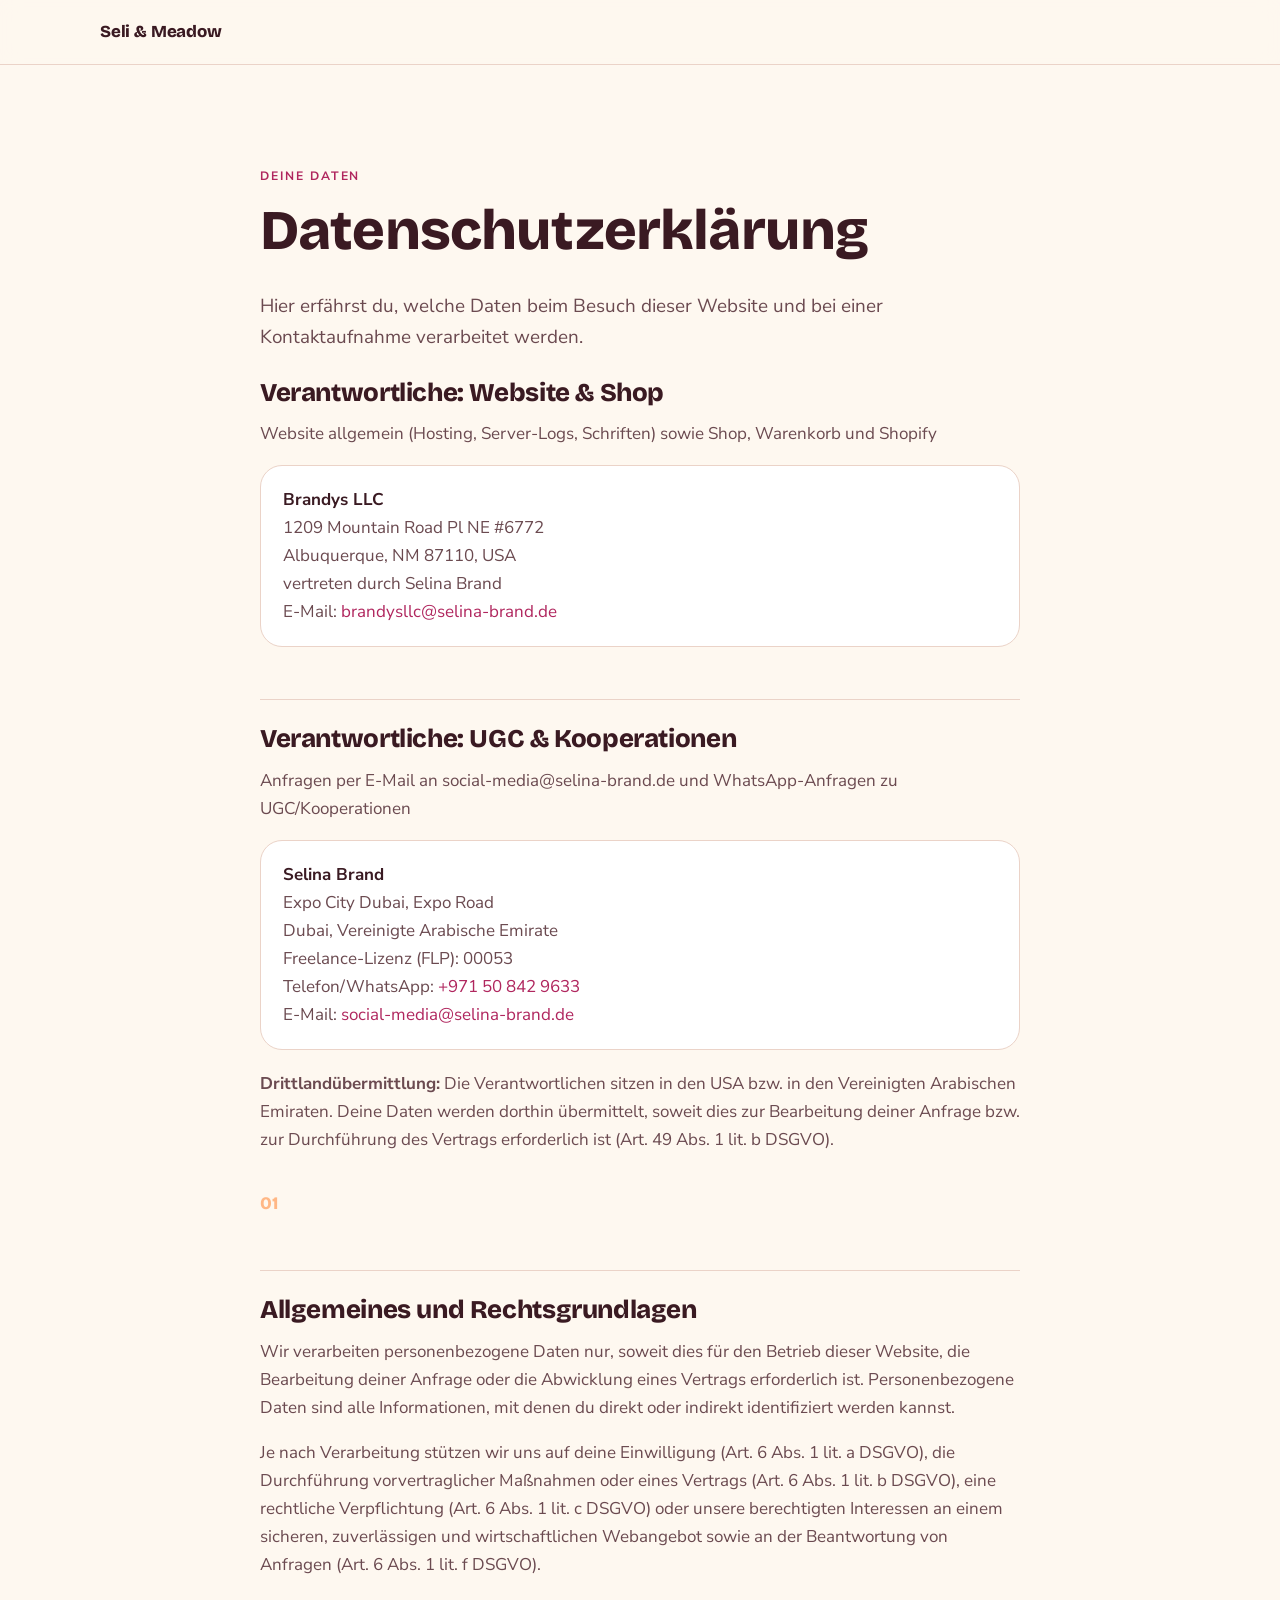
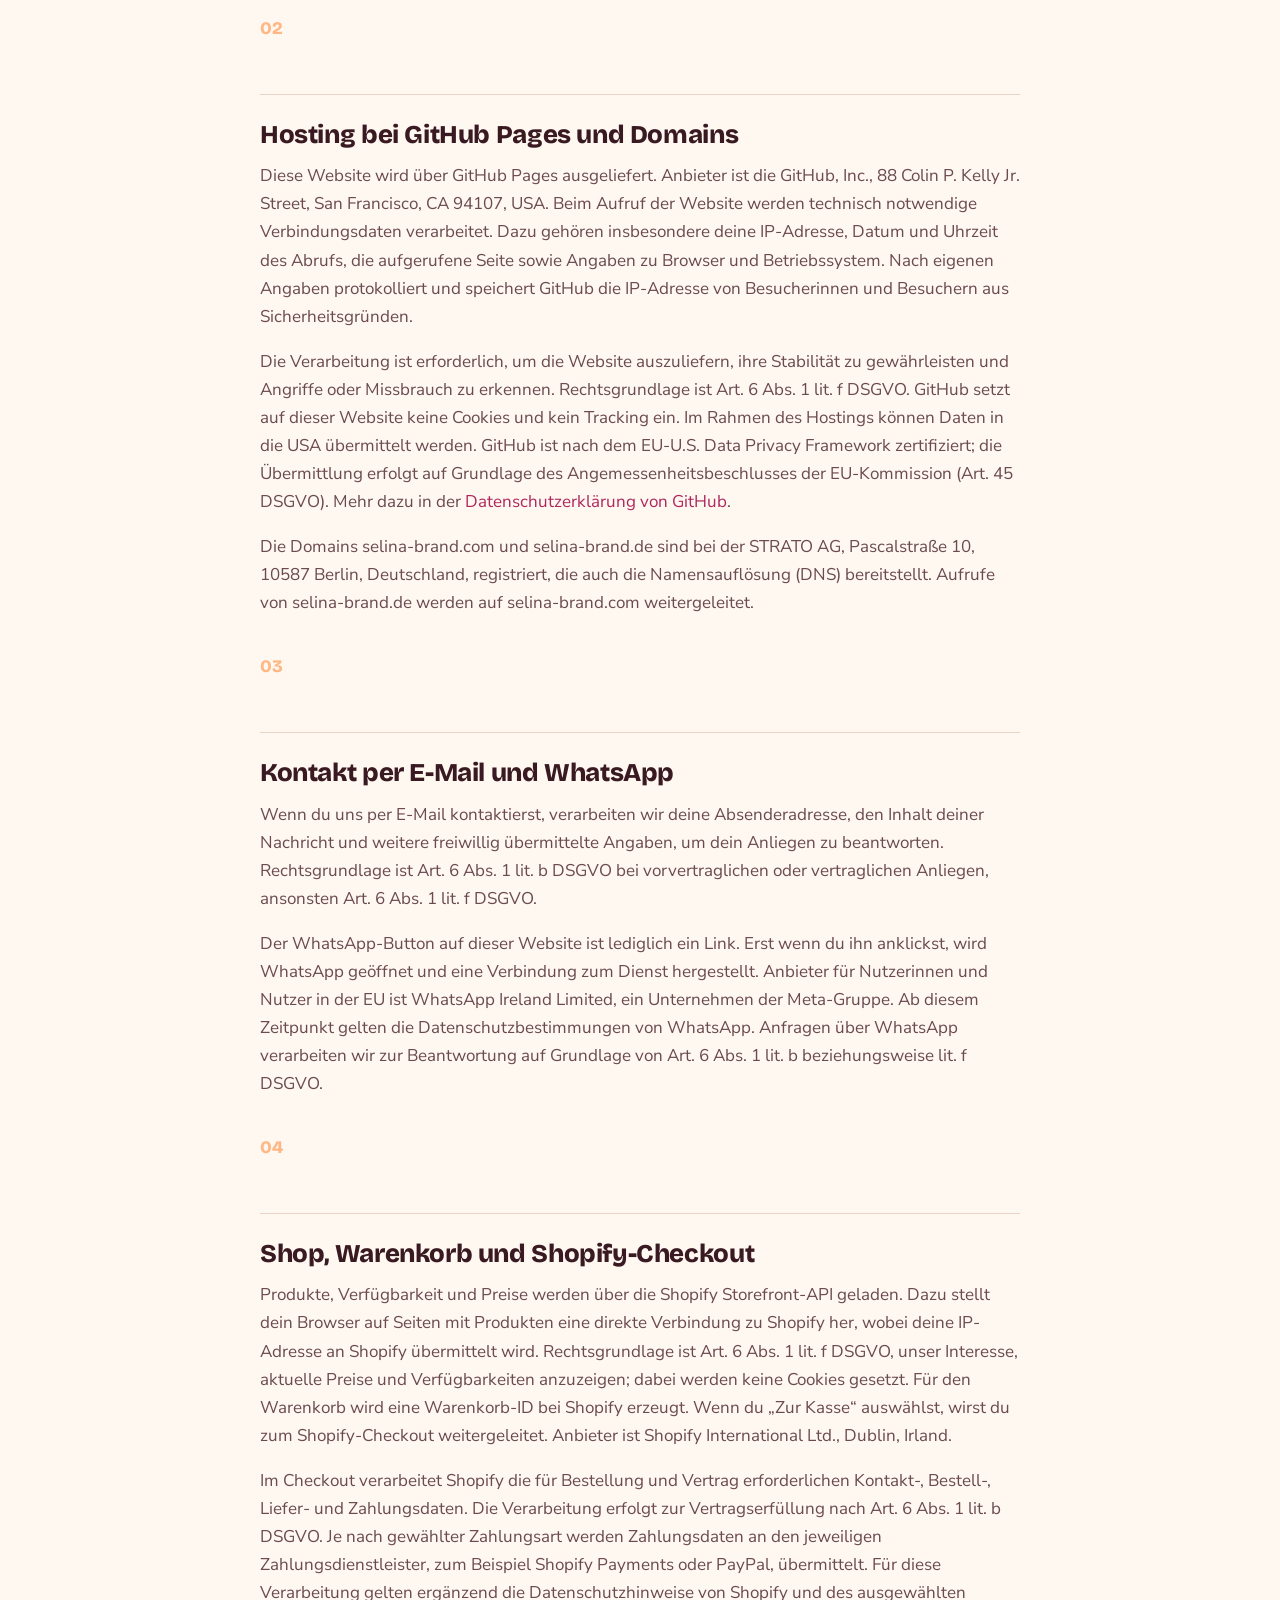
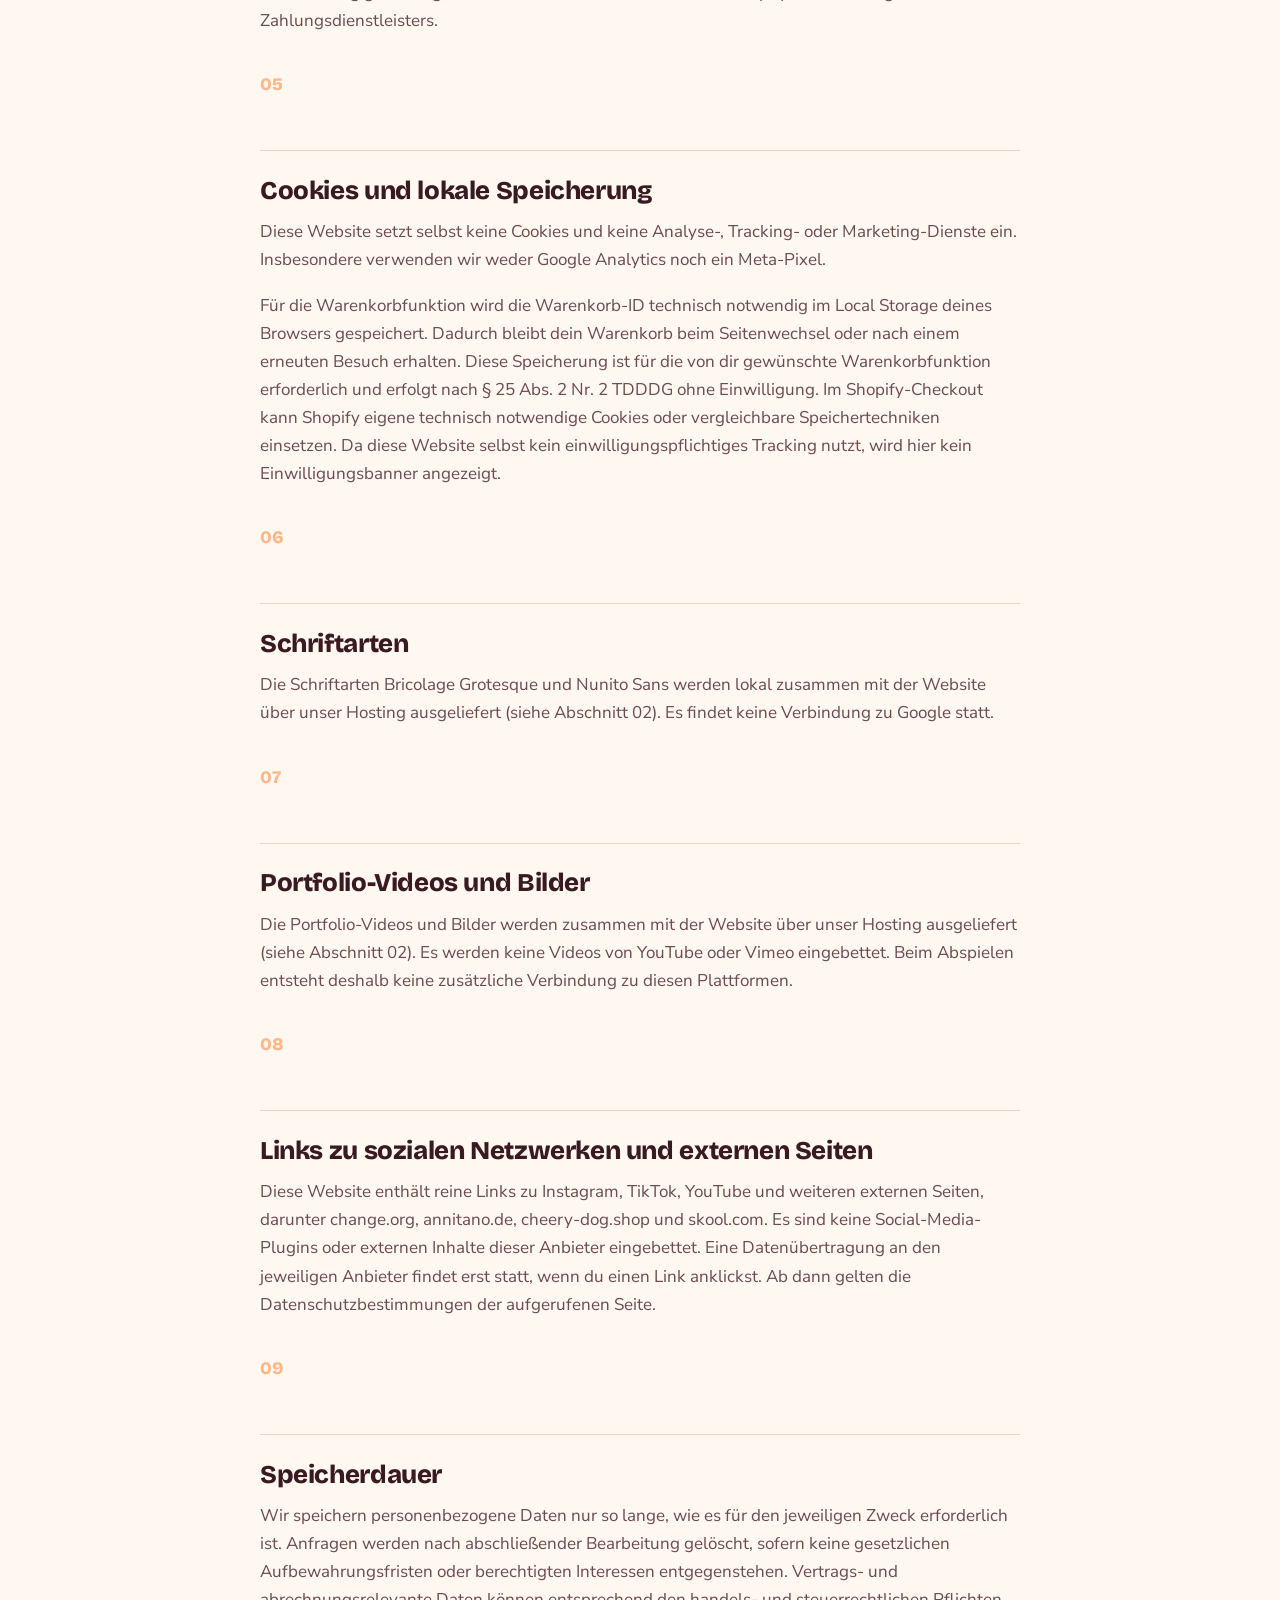
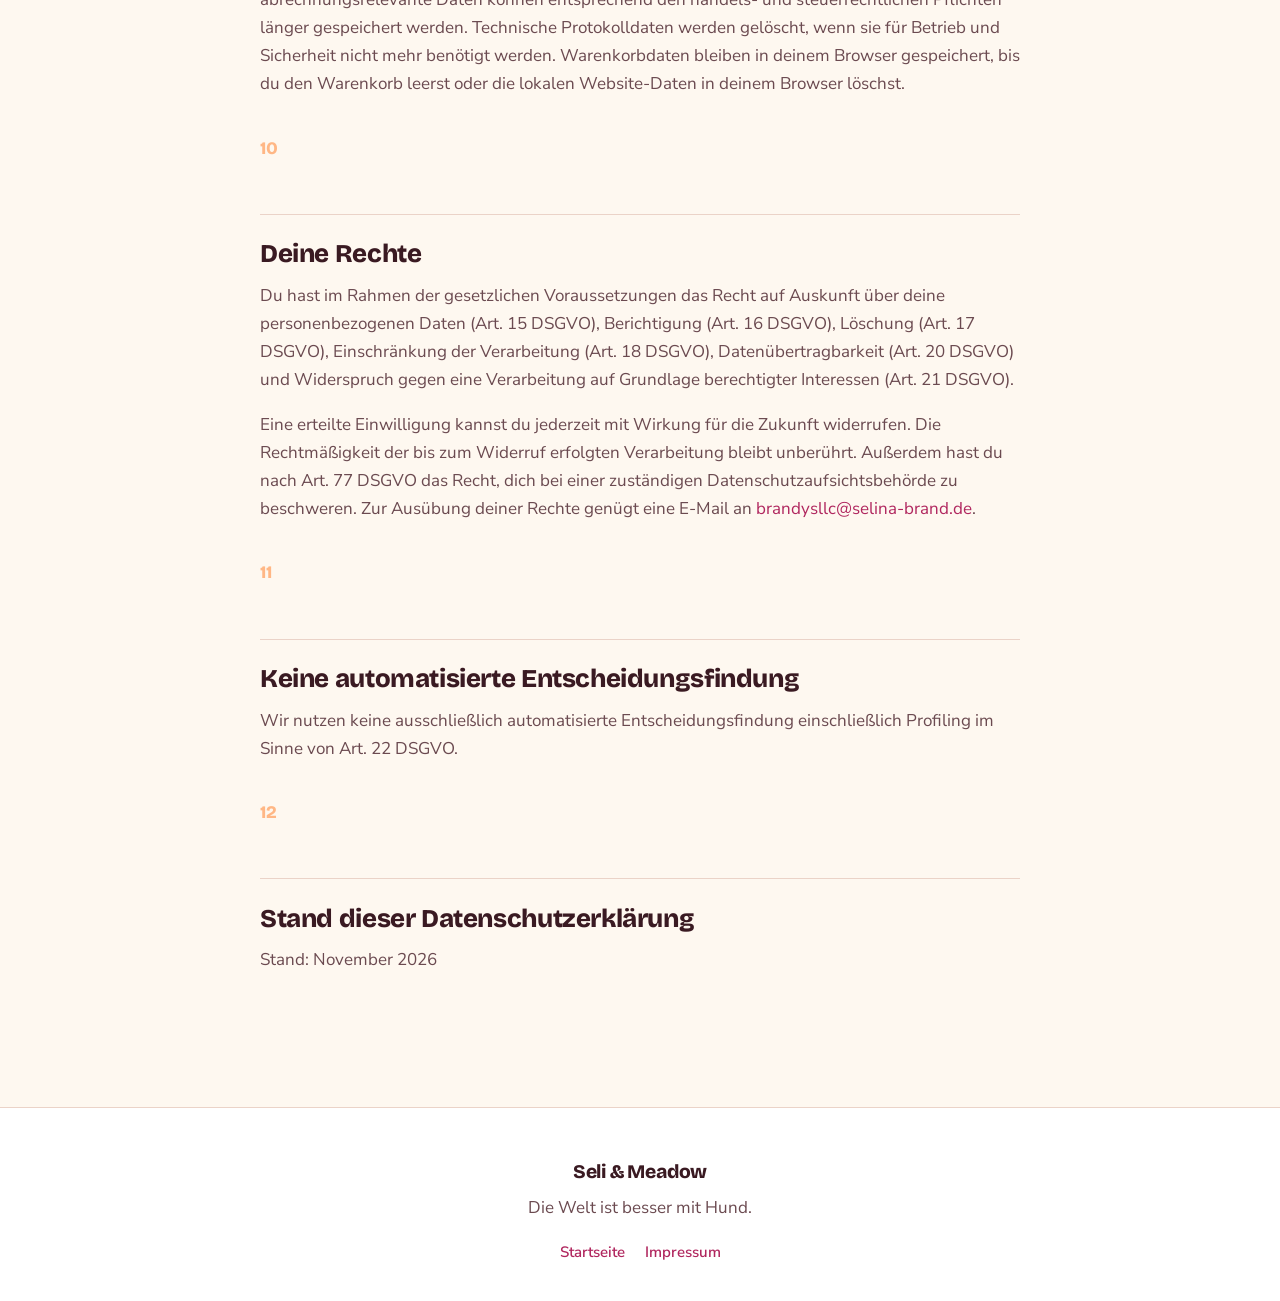
==== commit 1d57c1db: "Website aktualisiert 09.11.2026 14:24" ====
--- a/datenschutz/index.html
+++ b/datenschutz/index.html
@@ -67,14 +67,23 @@
         Anfragen (Art. 6 Abs. 1 lit. f DSGVO).</p>
 
       <span class="nr">02</span>
-      <h2>Hosting bei STRATO</h2>
-      <p>Diese Website wird bei STRATO gehostet. Anbieter ist die STRATO AG, Pascalstraße 10,
-        10587 Berlin, Deutschland. Die Server stehen in Deutschland. Beim Aufruf werden technisch
-        notwendige Server-Logdaten verarbeitet. Dazu können IP-Adresse, Datum und Uhrzeit des Abrufs,
-        aufgerufene Seite, Referrer-URL sowie Angaben zu Browser und Betriebssystem gehören.</p>
+      <h2>Hosting bei GitHub Pages und Domains</h2>
+      <p>Diese Website wird über GitHub Pages ausgeliefert. Anbieter ist die GitHub, Inc.,
+        88 Colin P. Kelly Jr. Street, San Francisco, CA 94107, USA. Beim Aufruf der Website werden
+        technisch notwendige Verbindungsdaten verarbeitet. Dazu gehören insbesondere deine IP-Adresse,
+        Datum und Uhrzeit des Abrufs, die aufgerufene Seite sowie Angaben zu Browser und Betriebssystem.
+        Nach eigenen Angaben protokolliert und speichert GitHub die IP-Adresse von Besucherinnen und
+        Besuchern aus Sicherheitsgründen.</p>
       <p>Die Verarbeitung ist erforderlich, um die Website auszuliefern, ihre Stabilität zu gewährleisten
-        und Angriffe oder Missbrauch zu erkennen. Rechtsgrundlage ist Art. 6 Abs. 1 lit. f DSGVO. Mit
-        dem Hosting-Anbieter besteht eine Vereinbarung zur Auftragsverarbeitung nach Art. 28 DSGVO.</p>
+        und Angriffe oder Missbrauch zu erkennen. Rechtsgrundlage ist Art. 6 Abs. 1 lit. f DSGVO.
+        GitHub setzt auf dieser Website keine Cookies und kein Tracking ein. Im Rahmen des Hostings können Daten
+        in die USA übermittelt werden. GitHub ist nach dem EU-U.S. Data Privacy Framework zertifiziert; die
+        Übermittlung erfolgt auf Grundlage des Angemessenheitsbeschlusses der EU-Kommission
+        (Art. 45 DSGVO). Mehr dazu in der
+        <a href="https://docs.github.com/de/site-policy/privacy-policies/github-general-privacy-statement" rel="noopener">Datenschutzerklärung von GitHub</a>.</p>
+      <p>Die Domains selina-brand.com und selina-brand.de sind bei der STRATO AG, Pascalstraße 10,
+        10587 Berlin, Deutschland, registriert, die auch die Namensauflösung (DNS) bereitstellt.
+        Aufrufe von selina-brand.de werden auf selina-brand.com weitergeleitet.</p>
 
       <span class="nr">03</span>
       <h2>Kontakt per E-Mail und WhatsApp</h2>
@@ -90,7 +99,10 @@
 
       <span class="nr">04</span>
       <h2>Shop, Warenkorb und Shopify-Checkout</h2>
-      <p>Produkte, Verfügbarkeit und Preise werden über die Shopify Storefront-API geladen. Für den
+      <p>Produkte, Verfügbarkeit und Preise werden über die Shopify Storefront-API geladen. Dazu stellt dein
+        Browser auf Seiten mit Produkten eine direkte Verbindung zu Shopify her, wobei deine IP-Adresse
+        an Shopify übermittelt wird. Rechtsgrundlage ist Art. 6 Abs. 1 lit. f DSGVO, unser Interesse,
+        aktuelle Preise und Verfügbarkeiten anzuzeigen; dabei werden keine Cookies gesetzt. Für den
         Warenkorb wird eine Warenkorb-ID bei Shopify erzeugt. Wenn du „Zur Kasse“ auswählst, wirst du
         zum Shopify-Checkout weitergeleitet. Anbieter ist Shopify International Ltd., Dublin, Irland.</p>
       <p>Im Checkout verarbeitet Shopify die für Bestellung und Vertrag erforderlichen Kontakt-, Bestell-,
@@ -102,8 +114,8 @@
 
       <span class="nr">05</span>
       <h2>Cookies und lokale Speicherung</h2>
-      <p>Diese Website setzt keine Analyse-, Tracking- oder Marketing-Cookies ein. Insbesondere
-        verwenden wir weder Google Analytics noch ein Meta-Pixel.</p>
+      <p>Diese Website setzt selbst keine Cookies und keine Analyse-, Tracking- oder Marketing-Dienste
+        ein. Insbesondere verwenden wir weder Google Analytics noch ein Meta-Pixel.</p>
       <p>Für die Warenkorbfunktion wird die Warenkorb-ID technisch notwendig im Local Storage deines
         Browsers gespeichert. Dadurch bleibt dein Warenkorb beim Seitenwechsel oder nach einem erneuten
         Besuch erhalten. Diese Speicherung ist für die von dir gewünschte Warenkorbfunktion erforderlich
@@ -114,12 +126,13 @@
 
       <span class="nr">06</span>
       <h2>Schriftarten</h2>
-      <p>Die Schriftarten Bricolage Grotesque und Nunito Sans werden lokal von unserem Server geladen.
-        Es findet keine Verbindung zu Google statt.</p>
+      <p>Die Schriftarten Bricolage Grotesque und Nunito Sans werden lokal zusammen mit der Website
+        über unser Hosting ausgeliefert (siehe Abschnitt 02). Es findet keine Verbindung zu Google statt.</p>
 
       <span class="nr">07</span>
       <h2>Portfolio-Videos und Bilder</h2>
-      <p>Die Portfolio-Videos und Bilder werden über unser eigenes Website-Hosting ausgeliefert. Es
+      <p>Die Portfolio-Videos und Bilder werden zusammen mit der Website über unser Hosting
+        ausgeliefert (siehe Abschnitt 02). Es
         werden keine Videos von YouTube oder Vimeo eingebettet. Beim Abspielen entsteht deshalb keine
         zusätzliche Verbindung zu diesen Plattformen.</p>
 
@@ -161,7 +174,7 @@
 
       <span class="nr">12</span>
       <h2>Stand dieser Datenschutzerklärung</h2>
-      <p>Stand: Oktober 2026</p>
+      <p>Stand: November 2026</p>
     </div>
   </section>
 </main>
